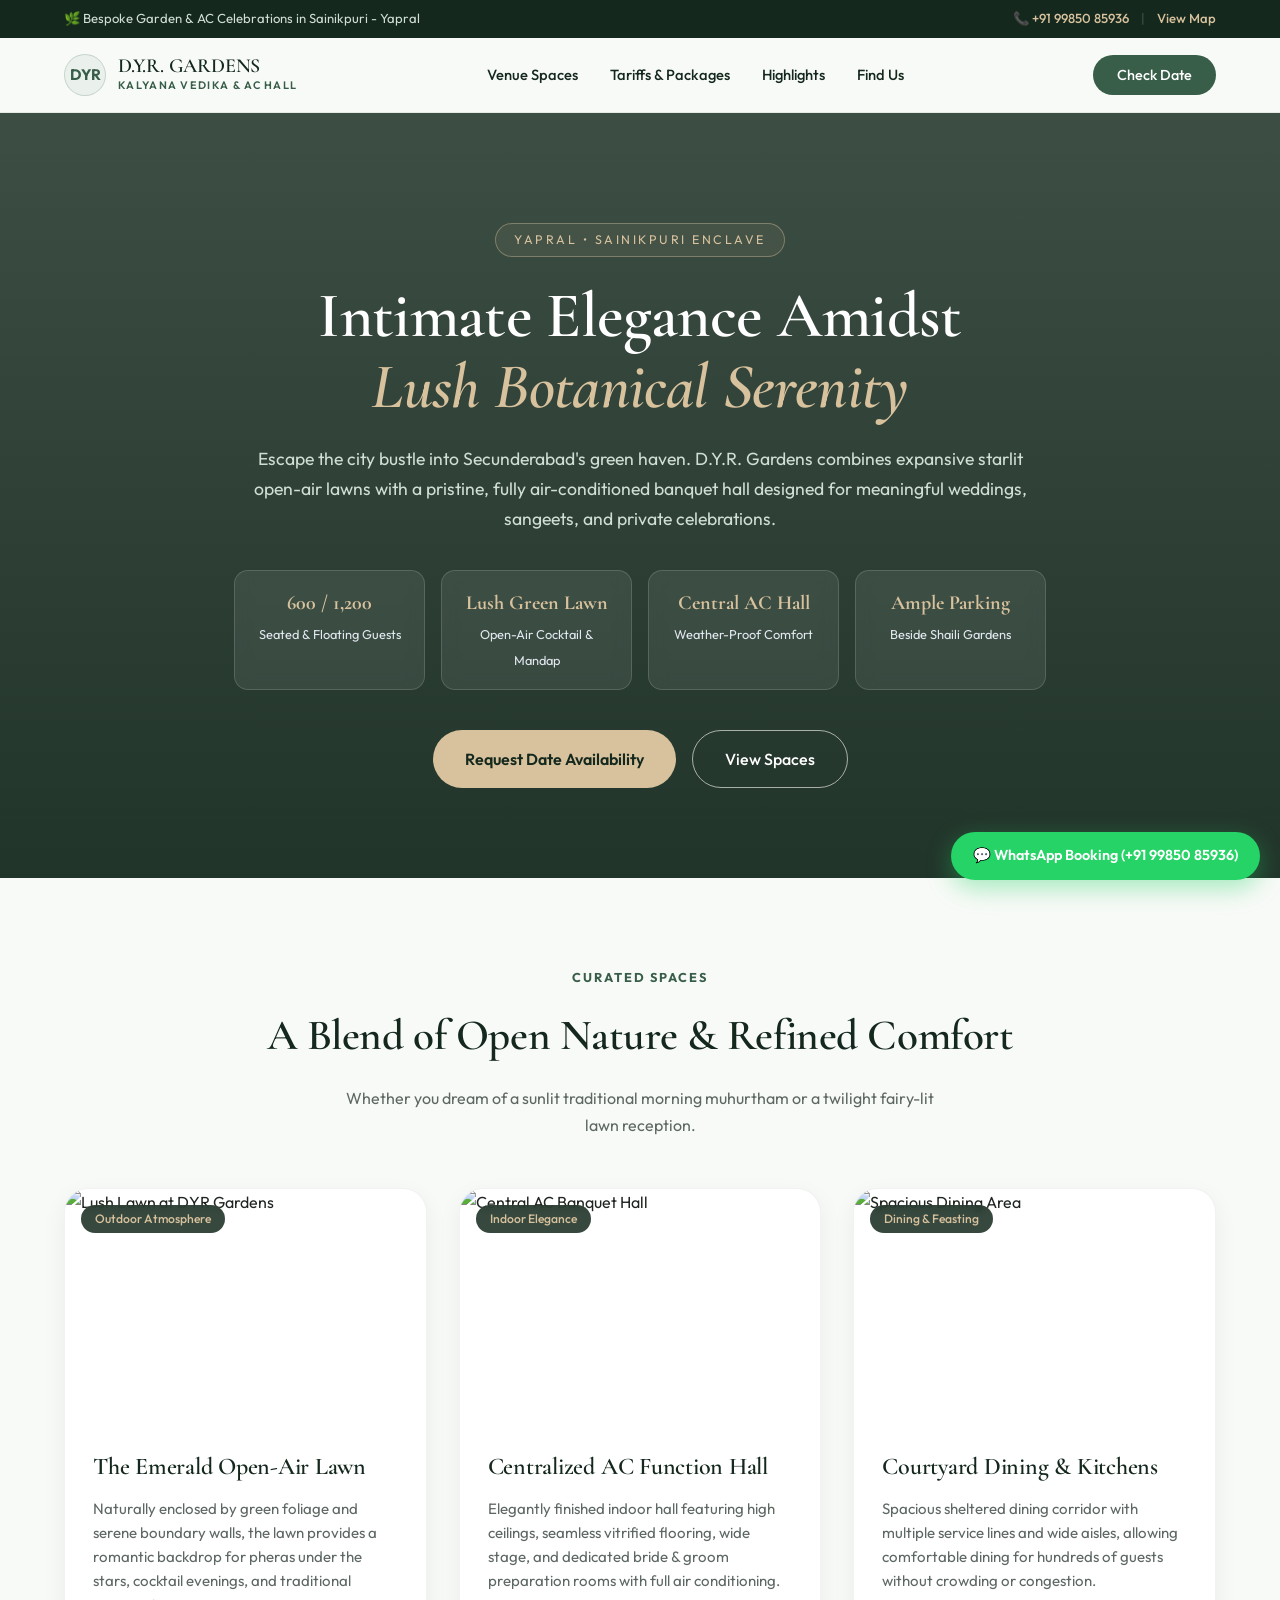
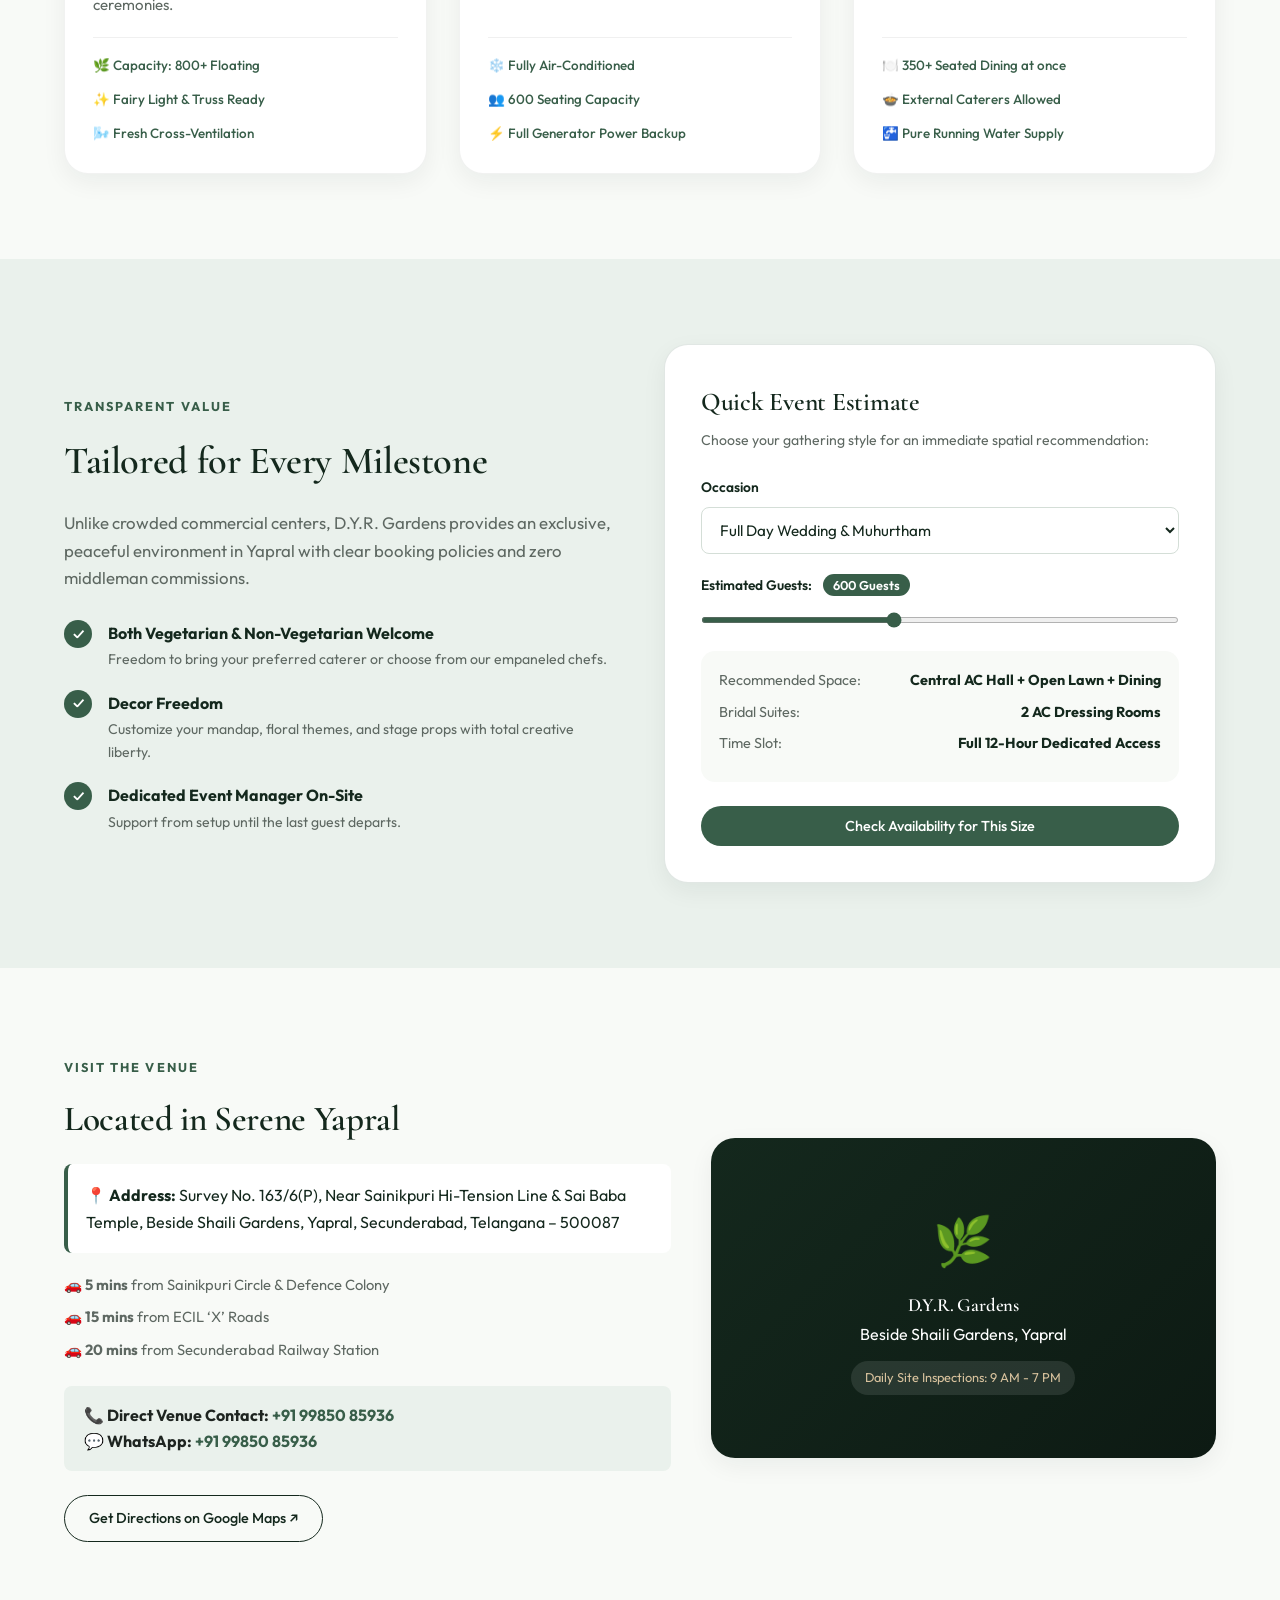
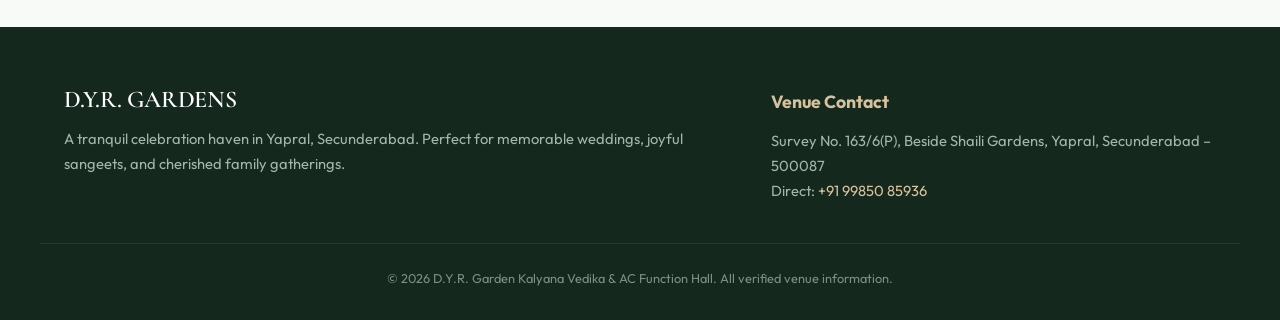
==== dyr-gardens/index.html @ 9ae990fc "Initial commit: Telangana Convention Venues Web Showcase" ====
<!DOCTYPE html>
<html lang="en">
<head>
  <meta charset="UTF-8">
  <meta name="viewport" content="width=device-width, initial-scale=1.0">
  <title>D.Y.R. Gardens & AC Function Hall | Yapral, Sainikpuri, Secunderabad</title>
  <meta name="description" content="D.Y.R. Gardens (DYR Kalyana Vedika & AC Function Hall) in Yapral, Secunderabad. Lush botanical lawns, centralized AC hall, and serene celebration spaces for up to 1,200 guests.">
  <link rel="preconnect" href="https://fonts.googleapis.com">
  <link rel="preconnect" href="https://fonts.gstatic.com" crossorigin>
  <link href="https://fonts.googleapis.com/css2?family=Cormorant+Garamond:ital,wght@0,500;0,600;0,700;1,400&family=Outfit:wght@300;400;500;600;700&display=swap" rel="stylesheet">
  <link rel="stylesheet" href="style.css">
</head>
<body>
  <!-- Top Announcement Bar -->
  <aside class="announcement-bar">
    <div class="container announcement-inner">
      <span>🌿 Bespoke Garden & AC Celebrations in Sainikpuri - Yapral</span>
      <div class="announcement-actions">
        <a href="tel:+919985085936" class="phone-link">📞 +91 99850 85936</a>
        <span class="sep">|</span>
        <a href="https://maps.google.com/?q=DYR+Gardens+Yapral+Secunderabad" target="_blank" class="map-link">View Map</a>
      </div>
    </div>
  </aside>

  <!-- Navigation -->
  <header class="site-header">
    <div class="container header-inner">
      <a href="#" class="logo">
        <span class="logo-leaf">DYR</span>
        <div class="logo-text">
          <span class="logo-title">D.Y.R. GARDENS</span>
          <span class="logo-sub">KALYANA VEDIKA & AC HALL</span>
        </div>
      </a>
      <nav class="main-nav">
        <ul>
          <li><a href="#experiences">Venue Spaces</a></li>
          <li><a href="#pricing">Tariffs & Packages</a></li>
          <li><a href="#amenities">Highlights</a></li>
          <li><a href="#location">Find Us</a></li>
        </ul>
      </nav>
      <button type="button" class="btn btn-sage" id="open-inquiry-btn">Check Date</button>
    </div>
  </header>

  <!-- Hero Section -->
  <section class="hero">
    <div class="hero-bg"></div>
    <div class="container hero-content">
      <div class="badge-botanical">YAPRAL • SAINIKPURI ENCLAVE</div>
      <h1 class="hero-heading">Intimate Elegance Amidst <br><em>Lush Botanical Serenity</em></h1>
      <p class="hero-text">
        Escape the city bustle into Secunderabad's green haven. D.Y.R. Gardens combines expansive starlit open-air lawns with a pristine, fully air-conditioned banquet hall designed for meaningful weddings, sangeets, and private celebrations.
      </p>

      <div class="hero-specs-row">
        <div class="spec-pill">
          <strong>600 / 1,200</strong>
          <span>Seated & Floating Guests</span>
        </div>
        <div class="spec-pill">
          <strong>Lush Green Lawn</strong>
          <span>Open-Air Cocktail & Mandap</span>
        </div>
        <div class="spec-pill">
          <strong>Central AC Hall</strong>
          <span>Weather-Proof Comfort</span>
        </div>
        <div class="spec-pill">
          <strong>Ample Parking</strong>
          <span>Beside Shaili Gardens</span>
        </div>
      </div>

      <div class="hero-cta-group">
        <button type="button" class="btn btn-champagne btn-lg" id="hero-inquire-btn">Request Date Availability</button>
        <a href="#experiences" class="btn btn-outline-light btn-lg">View Spaces</a>
      </div>
    </div>
  </section>

  <!-- Experiences / Spaces Section -->
  <section id="experiences" class="section spaces-section">
    <div class="container">
      <div class="section-title-wrap text-center">
        <span class="sub-heading">CURATED SPACES</span>
        <h2>A Blend of Open Nature & Refined Comfort</h2>
        <p>Whether you dream of a sunlit traditional morning muhurtham or a twilight fairy-lit lawn reception.</p>
      </div>

      <div class="spaces-showcase">
        <!-- Card 1 -->
        <div class="space-showcase-card">
          <div class="card-media">
            <img src="https://images.unsplash.com/photo-1465495976277-4387d4b0b4c6?auto=format&fit=crop&w=1000&q=80" alt="Lush Lawn at DYR Gardens" loading="lazy">
            <span class="pill-category">Outdoor Atmosphere</span>
          </div>
          <div class="card-content">
            <h3>The Emerald Open-Air Lawn</h3>
            <p>Naturally enclosed by green foliage and serene boundary walls, the lawn provides a romantic backdrop for pheras under the stars, cocktail evenings, and traditional ceremonies.</p>
            <div class="space-features">
              <span>🌿 Capacity: 800+ Floating</span>
              <span>✨ Fairy Light & Truss Ready</span>
              <span>🌬️ Fresh Cross-Ventilation</span>
            </div>
          </div>
        </div>

        <!-- Card 2 -->
        <div class="space-showcase-card">
          <div class="card-media">
            <img src="https://images.unsplash.com/photo-1520854221256-17451cc331bf?auto=format&fit=crop&w=1000&q=80" alt="Central AC Banquet Hall" loading="lazy">
            <span class="pill-category">Indoor Elegance</span>
          </div>
          <div class="card-content">
            <h3>Centralized AC Function Hall</h3>
            <p>Elegantly finished indoor hall featuring high ceilings, seamless vitrified flooring, wide stage, and dedicated bride & groom preparation rooms with full air conditioning.</p>
            <div class="space-features">
              <span>❄️ Fully Air-Conditioned</span>
              <span>👥 600 Seating Capacity</span>
              <span>⚡ Full Generator Power Backup</span>
            </div>
          </div>
        </div>

        <!-- Card 3 -->
        <div class="space-showcase-card">
          <div class="card-media">
            <img src="https://images.unsplash.com/photo-1555396273-367ea4eb4db5?auto=format&fit=crop&w=1000&q=80" alt="Spacious Dining Area" loading="lazy">
            <span class="pill-category">Dining & Feasting</span>
          </div>
          <div class="card-content">
            <h3>Courtyard Dining & Kitchens</h3>
            <p>Spacious sheltered dining corridor with multiple service lines and wide aisles, allowing comfortable dining for hundreds of guests without crowding or congestion.</p>
            <div class="space-features">
              <span>🍽️ 350+ Seated Dining at once</span>
              <span>🍲 External Caterers Allowed</span>
              <span>🚰 Pure Running Water Supply</span>
            </div>
          </div>
        </div>
      </div>
    </div>
  </section>

  <!-- Interactive Package Calculator -->
  <section id="pricing" class="section package-section">
    <div class="container">
      <div class="package-layout">
        <div class="package-text">
          <span class="sub-heading">TRANSPARENT VALUE</span>
          <h2>Tailored for Every Milestone</h2>
          <p>Unlike crowded commercial centers, D.Y.R. Gardens provides an exclusive, peaceful environment in Yapral with clear booking policies and zero middleman commissions.</p>
          
          <div class="feature-checklist">
            <div class="check-item">
              <span class="icon">✓</span>
              <div>
                <strong>Both Vegetarian & Non-Vegetarian Welcome</strong>
                <p>Freedom to bring your preferred caterer or choose from our empaneled chefs.</p>
              </div>
            </div>
            <div class="check-item">
              <span class="icon">✓</span>
              <div>
                <strong>Decor Freedom</strong>
                <p>Customize your mandap, floral themes, and stage props with total creative liberty.</p>
              </div>
            </div>
            <div class="check-item">
              <span class="icon">✓</span>
              <div>
                <strong>Dedicated Event Manager On-Site</strong>
                <p>Support from setup until the last guest departs.</p>
              </div>
            </div>
          </div>
        </div>

        <div class="calculator-card">
          <h3>Quick Event Estimate</h3>
          <p class="calc-sub">Choose your gathering style for an immediate spatial recommendation:</p>
          
          <div class="form-field">
            <label for="event-occ">Occasion</label>
            <select id="event-occ" class="select-styled">
              <option value="wedding">Full Day Wedding & Muhurtham</option>
              <option value="evening">Evening Reception / Sangeet</option>
              <option value="intimate">Engagement / Haldi / Mehendi</option>
              <option value="birthday">Birthday / Anniversary Milestone</option>
            </select>
          </div>

          <div class="form-field">
            <label for="pax-range">Estimated Guests: <span id="pax-label" class="pax-badge">600 Guests</span></label>
            <input type="range" id="pax-range" min="200" max="1200" step="50" value="600" class="styled-slider">
          </div>

          <div class="estimate-summary" id="estimate-output">
            <div class="sum-row">
              <span>Recommended Space:</span>
              <strong id="rec-space">Central AC Hall + Open Lawn</strong>
            </div>
            <div class="sum-row">
              <span>Bridal Suites:</span>
              <strong id="rec-suites">2 AC Changing Rooms</strong>
            </div>
            <div class="sum-row">
              <span>Time Slot:</span>
              <strong>Full 12-Hour Dedicated Access</strong>
            </div>
          </div>

          <button type="button" class="btn btn-sage btn-block" id="calc-book-btn">Check Availability for This Size</button>
        </div>
      </div>
    </div>
  </section>

  <!-- Location & Contact -->
  <section id="location" class="section location-section">
    <div class="container">
      <div class="location-grid">
        <div class="location-info-panel">
          <span class="sub-heading">VISIT THE VENUE</span>
          <h2>Located in Serene Yapral</h2>
          <p class="loc-address">
            📍 <strong>Address:</strong> Survey No. 163/6(P), Near Sainikpuri Hi-Tension Line & Sai Baba Temple, Beside Shaili Gardens, Yapral, Secunderabad, Telangana – 500087
          </p>
          <div class="loc-highlights">
            <p>🚗 <strong>5 mins</strong> from Sainikpuri Circle & Defence Colony</p>
            <p>🚗 <strong>15 mins</strong> from ECIL ‘X’ Roads</p>
            <p>🚗 <strong>20 mins</strong> from Secunderabad Railway Station</p>
          </div>
          <div class="contact-box">
            <p>📞 <strong>Direct Venue Contact:</strong> <a href="tel:+919985085936">+91 99850 85936</a></p>
            <p>💬 <strong>WhatsApp:</strong> <a href="https://wa.me/919985085936?text=Hi%20DYR%20Gardens,%20inquiring%20about%20event%20booking" target="_blank">+91 99850 85936</a></p>
          </div>
          <a href="https://maps.google.com/?q=DYR+Garden+Kalyana+Vedika+Yapral+Secunderabad" target="_blank" class="btn btn-outline-dark">
            Get Directions on Google Maps ↗
          </a>
        </div>

        <div class="location-map-card">
          <div class="map-inner">
            <div class="pin-pulse">🌿</div>
            <h3>D.Y.R. Gardens</h3>
            <p>Beside Shaili Gardens, Yapral</p>
            <span class="visit-tag">Daily Site Inspections: 9 AM - 7 PM</span>
          </div>
        </div>
      </div>
    </div>
  </section>

  <!-- Native HTML5 Dialog: Date Inquiry Modal -->
  <dialog id="inquiry-dialog" aria-labelledby="dyr-dialog-title">
    <div class="dialog-box">
      <div class="dialog-head">
        <h3 id="dyr-dialog-title">Check Date Availability</h3>
        <button type="button" class="btn-close" id="close-dialog" aria-label="Close dialog">✕</button>
      </div>
      <p class="dialog-sub">Inquire directly with the venue caretaker for exact date slots and bespoke packages.</p>
      
      <form id="dyr-form" class="dyr-dialog-form">
        <div class="field-row">
          <div class="field">
            <label for="user-name">Your Name *</label>
            <input type="text" id="user-name" required placeholder="e.g. Anand Sharma" autofocus>
          </div>
          <div class="field">
            <label for="user-phone">Mobile / WhatsApp *</label>
            <input type="tel" id="user-phone" required placeholder="e.g. +91 99850 12345">
          </div>
        </div>

        <div class="field-row">
          <div class="field">
            <label for="user-date">Preferred Event Date *</label>
            <input type="date" id="user-date" required>
          </div>
          <div class="field">
            <label for="user-guests">Approx. Guests</label>
            <input type="number" id="user-guests" placeholder="e.g. 500" min="100" max="1500">
          </div>
        </div>

        <div class="field">
          <label for="user-details">Event Type & Specific Notes</label>
          <textarea id="user-details" rows="3" placeholder="Wedding muhurtham, reception, engagement, or decoration requests..."></textarea>
        </div>

        <button type="submit" class="btn btn-sage btn-block">Send WhatsApp Inquiry</button>
      </form>
    </div>
  </dialog>

  <!-- Floating Mobile Quick Action -->
  <aside class="floating-cta">
    <a href="https://wa.me/919985085936?text=Hello%20DYR%20Gardens,%20I%20am%20interested%20in%20booking%20a%20date" target="_blank" class="cta-whatsapp">
      💬 WhatsApp Booking (+91 99850 85936)
    </a>
  </aside>

  <!-- Footer -->
  <footer class="site-footer">
    <div class="container footer-inner">
      <div class="footer-col">
        <span class="logo-title">D.Y.R. GARDENS</span>
        <p>A tranquil celebration haven in Yapral, Secunderabad. Perfect for memorable weddings, joyful sangeets, and cherished family gatherings.</p>
      </div>
      <div class="footer-col">
        <h4>Venue Contact</h4>
        <p>Survey No. 163/6(P), Beside Shaili Gardens, Yapral, Secunderabad – 500087</p>
        <p>Direct: <a href="tel:+919985085936">+91 99850 85936</a></p>
      </div>
    </div>
    <div class="container footer-copy text-center">
      <p>© 2026 D.Y.R. Garden Kalyana Vedika & AC Function Hall. All verified venue information.</p>
    </div>
  </footer>

  <script src="app.js"></script>
</body>
</html>
---- dyr-gardens/style.css ----
/* ==========================================================================
   D.Y.R. Gardens & AC Function Hall - Master Stylesheet
   Lush Botanical, Minimalist & Organic Elegance
   ========================================================================== */

:root {
  --color-forest: #14281d;        /* Deep botanical forest */
  --color-forest-light: #1f3b2c;  
  --color-sage: #385e49;          /* Refined sage */
  --color-sage-soft: #eaf1ec;     /* Gentle sage tint */
  --color-champagne: #d8c29d;     /* Warm champagne */
  --color-champagne-light: #f4eee3;
  --color-linen: #f8faf7;         /* Clean botanical backdrop */
  --color-card-bg: #ffffff;
  --color-text-dark: #1e2420;
  --color-text-muted: #5e6862;
  
  --font-serif: 'Cormorant Garamond', Georgia, serif;
  --font-sans: 'Outfit', -apple-system, BlinkMacSystemFont, sans-serif;
  
  --radius-sm: 8px;
  --radius-md: 14px;
  --radius-lg: 24px;
  
  --shadow-soft: 0 8px 24px rgba(20, 40, 29, 0.06);
  --shadow-hover: 0 16px 40px rgba(20, 40, 29, 0.12);
  --transition: all 0.3s cubic-bezier(0.16, 1, 0.3, 1);
}

/* Base Reset */
*, *::before, *::after {
  box-sizing: border-box;
  margin: 0;
  padding: 0;
}

html {
  scroll-behavior: smooth;
  font-size: 16px;
}

body {
  font-family: var(--font-sans);
  background-color: var(--color-linen);
  color: var(--color-text-dark);
  line-height: 1.65;
  -webkit-font-smoothing: antialiased;
}

h1, h2, h3, .logo-title {
  font-family: var(--font-serif);
  font-weight: 600;
  letter-spacing: -0.01em;
}

.text-center {
  text-align: center;
}

.container {
  width: 100%;
  max-width: 1200px;
  margin-left: auto;
  margin-right: auto;
  padding-left: 24px;
  padding-right: 24px;
}

/* ==========================================================================
   Announcement Bar & Header
   ========================================================================== */
.announcement-bar {
  background-color: var(--color-forest);
  color: #d1ded5;
  font-size: 0.82rem;
  padding: 8px 0;
}

.announcement-inner {
  display: flex;
  justify-content: space-between;
  align-items: center;
  flex-wrap: wrap;
  gap: 10px;
}

.announcement-actions {
  display: flex;
  gap: 12px;
  align-items: center;
}

.announcement-actions a {
  color: var(--color-champagne);
  text-decoration: none;
  font-weight: 500;
  transition: var(--transition);
}

.announcement-actions a:hover {
  color: #ffffff;
}

.sep {
  color: rgba(255, 255, 255, 0.2);
}

/* Header */
.site-header {
  background-color: rgba(248, 250, 247, 0.95);
  backdrop-filter: blur(12px);
  position: sticky;
  top: 0;
  z-index: 100;
  border-bottom: 1px solid rgba(20, 40, 29, 0.08);
}

.header-inner {
  display: flex;
  justify-content: space-between;
  align-items: center;
  padding-top: 16px;
  padding-bottom: 16px;
}

.logo {
  display: flex;
  align-items: center;
  gap: 12px;
  text-decoration: none;
  color: var(--color-forest);
}

.logo-leaf {
  width: 42px;
  height: 42px;
  background-color: var(--color-sage-soft);
  color: var(--color-sage);
  border-radius: 50%;
  display: flex;
  align-items: center;
  justify-content: center;
  font-weight: 700;
  font-size: 0.95rem;
  border: 1px solid rgba(56, 94, 73, 0.2);
}

.logo-text {
  display: flex;
  flex-direction: column;
}

.logo-title {
  font-size: 1.25rem;
  line-height: 1.1;
  color: var(--color-forest);
}

.logo-sub {
  font-size: 0.68rem;
  letter-spacing: 0.12em;
  color: var(--color-sage);
  font-weight: 600;
}

.main-nav ul {
  display: flex;
  list-style: none;
  gap: 32px;
}

.main-nav a {
  text-decoration: none;
  color: var(--color-forest);
  font-size: 0.92rem;
  font-weight: 500;
  transition: var(--transition);
}

.main-nav a:hover {
  color: var(--color-sage);
}

/* Buttons */
.btn {
  display: inline-flex;
  align-items: center;
  justify-content: center;
  padding: 11px 24px;
  border-radius: 50px;
  font-size: 0.9rem;
  font-weight: 500;
  text-decoration: none;
  border: none;
  cursor: pointer;
  transition: var(--transition);
  font-family: var(--font-sans);
}

.btn-lg {
  padding: 15px 32px;
  font-size: 1rem;
}

.btn-sage {
  background-color: var(--color-sage);
  color: #ffffff;
}

.btn-sage:hover {
  background-color: var(--color-forest);
  transform: translateY(-2px);
  box-shadow: 0 6px 18px rgba(56, 94, 73, 0.3);
}

.btn-champagne {
  background-color: var(--color-champagne);
  color: var(--color-forest);
  font-weight: 600;
}

.btn-champagne:hover {
  background-color: #eedcc0;
  transform: translateY(-2px);
}

.btn-outline-light {
  background: transparent;
  color: #ffffff;
  border: 1.5px solid rgba(255, 255, 255, 0.6);
}

.btn-outline-light:hover {
  background-color: #ffffff;
  color: var(--color-forest);
}

.btn-outline-dark {
  background: transparent;
  color: var(--color-forest);
  border: 1.5px solid var(--color-forest);
}

.btn-outline-dark:hover {
  background-color: var(--color-forest);
  color: #ffffff;
}

.btn-block {
  width: 100%;
}

/* ==========================================================================
   Hero Section
   ========================================================================== */
.hero {
  position: relative;
  background-image: url('https://images.unsplash.com/photo-1519225438590-2811a2f641b5?auto=format&fit=crop&w=1920&q=80');
  background-size: cover;
  background-position: center;
  color: #ffffff;
  padding: 110px 0 90px;
  min-height: 80vh;
  display: flex;
  align-items: center;
}

.hero-bg {
  position: absolute;
  top: 0;
  left: 0;
  width: 100%;
  height: 100%;
  background: linear-gradient(180deg, rgba(20, 40, 29, 0.82) 0%, rgba(20, 40, 29, 0.94) 100%);
}

.hero-content {
  position: relative;
  z-index: 2;
  text-align: center;
  max-width: 860px;
}

.badge-botanical {
  display: inline-block;
  font-size: 0.78rem;
  letter-spacing: 0.2em;
  color: var(--color-champagne);
  border: 1px solid rgba(216, 194, 157, 0.4);
  padding: 6px 18px;
  border-radius: 50px;
  margin-bottom: 24px;
  background: rgba(216, 194, 157, 0.08);
}

.hero-heading {
  font-size: clamp(2.4rem, 5vw, 4rem);
  line-height: 1.1;
  margin-bottom: 22px;
}

.hero-heading em {
  font-style: italic;
  color: var(--color-champagne);
}

.hero-text {
  font-size: 1.1rem;
  color: #d1ded5;
  line-height: 1.7;
  margin-bottom: 36px;
}

.hero-specs-row {
  display: grid;
  grid-template-columns: repeat(auto-fit, minmax(180px, 1fr));
  gap: 16px;
  margin-bottom: 40px;
}

.spec-pill {
  background: rgba(255, 255, 255, 0.08);
  backdrop-filter: blur(8px);
  border: 1px solid rgba(255, 255, 255, 0.15);
  padding: 16px;
  border-radius: var(--radius-md);
  text-align: center;
}

.spec-pill strong {
  display: block;
  font-size: 1.25rem;
  color: var(--color-champagne);
  font-family: var(--font-serif);
}

.spec-pill span {
  font-size: 0.8rem;
  color: #e2e8f0;
}

.hero-cta-group {
  display: flex;
  justify-content: center;
  gap: 16px;
  flex-wrap: wrap;
}

/* ==========================================================================
   Section Styling
   ========================================================================== */
.section {
  padding: 85px 0;
}

.section-title-wrap {
  margin-bottom: 50px;
}

.sub-heading {
  display: inline-block;
  font-size: 0.8rem;
  font-weight: 700;
  letter-spacing: 0.16em;
  color: var(--color-sage);
  margin-bottom: 12px;
}

.section-title-wrap h2 {
  font-size: clamp(2rem, 3.5vw, 2.7rem);
  color: var(--color-forest);
  margin-bottom: 14px;
}

.section-title-wrap p {
  color: var(--color-text-muted);
  max-width: 620px;
  margin: 0 auto;
}

/* ==========================================================================
   Spaces Showcase Cards
   ========================================================================== */
.spaces-showcase {
  display: grid;
  grid-template-columns: repeat(auto-fit, minmax(320px, 1fr));
  gap: 32px;
}

.space-showcase-card {
  background-color: #ffffff;
  border-radius: var(--radius-lg);
  overflow: hidden;
  box-shadow: var(--shadow-soft);
  border: 1px solid rgba(20, 40, 29, 0.06);
  transition: var(--transition);
  display: flex;
  flex-direction: column;
}

.space-showcase-card:hover {
  transform: translateY(-6px);
  box-shadow: var(--shadow-hover);
}

.card-media {
  position: relative;
  height: 230px;
}

.card-media img {
  width: 100%;
  height: 100%;
  object-fit: cover;
  transition: transform 0.6s ease;
}

.space-showcase-card:hover .card-media img {
  transform: scale(1.05);
}

.pill-category {
  position: absolute;
  top: 16px;
  left: 16px;
  background: rgba(20, 40, 29, 0.85);
  backdrop-filter: blur(4px);
  color: var(--color-champagne);
  padding: 4px 14px;
  border-radius: 50px;
  font-size: 0.76rem;
  font-weight: 500;
}

.card-content {
  padding: 28px;
  display: flex;
  flex-direction: column;
  flex-grow: 1;
}

.card-content h3 {
  font-size: 1.5rem;
  color: var(--color-forest);
  margin-bottom: 10px;
}

.card-content p {
  color: var(--color-text-muted);
  font-size: 0.94rem;
  margin-bottom: 20px;
  line-height: 1.6;
}

.space-features {
  margin-top: auto;
  border-top: 1px solid rgba(0, 0, 0, 0.06);
  padding-top: 16px;
  display: flex;
  flex-wrap: wrap;
  gap: 12px;
  font-size: 0.84rem;
  color: var(--color-sage);
  font-weight: 500;
}

/* ==========================================================================
   Package & Interactive Calculator
   ========================================================================== */
.package-section {
  background-color: var(--color-sage-soft);
}

.package-layout {
  display: grid;
  grid-template-columns: 1fr 1fr;
  gap: 48px;
  align-items: center;
}

.package-text h2 {
  font-size: 2.4rem;
  color: var(--color-forest);
  margin-bottom: 16px;
}

.package-text p {
  color: var(--color-text-muted);
  margin-bottom: 28px;
  font-size: 1.05rem;
}

.feature-checklist {
  display: flex;
  flex-direction: column;
  gap: 18px;
}

.check-item {
  display: flex;
  gap: 16px;
  align-items: flex-start;
}

.check-item .icon {
  width: 28px;
  height: 28px;
  border-radius: 50%;
  background-color: var(--color-sage);
  color: #ffffff;
  display: flex;
  align-items: center;
  justify-content: center;
  font-weight: 700;
  font-size: 0.85rem;
  flex-shrink: 0;
}

.check-item strong {
  display: block;
  color: var(--color-forest);
  font-size: 1rem;
  margin-bottom: 2px;
}

.check-item p {
  font-size: 0.88rem;
  color: var(--color-text-muted);
  margin-bottom: 0;
}

/* Calculator Card */
.calculator-card {
  background-color: #ffffff;
  padding: 36px;
  border-radius: var(--radius-lg);
  box-shadow: var(--shadow-soft);
  border: 1px solid rgba(56, 94, 73, 0.15);
}

.calculator-card h3 {
  font-size: 1.6rem;
  color: var(--color-forest);
  margin-bottom: 6px;
}

.calc-sub {
  font-size: 0.88rem;
  color: var(--color-text-muted);
  margin-bottom: 24px;
}

.form-field {
  margin-bottom: 20px;
}

.form-field label {
  display: block;
  font-size: 0.86rem;
  font-weight: 600;
  color: var(--color-forest);
  margin-bottom: 8px;
}

.pax-badge {
  background-color: var(--color-sage);
  color: #ffffff;
  padding: 3px 10px;
  border-radius: 50px;
  font-size: 0.8rem;
  margin-left: 8px;
}

.select-styled {
  width: 100%;
  padding: 12px 14px;
  border: 1.5px solid #d4ded7;
  border-radius: var(--radius-sm);
  font-size: 0.95rem;
  font-family: inherit;
  color: var(--color-forest);
  background-color: #ffffff;
}

.styled-slider {
  width: 100%;
  accent-color: var(--color-sage);
  cursor: pointer;
  height: 6px;
}

.estimate-summary {
  background-color: var(--color-linen);
  padding: 18px;
  border-radius: var(--radius-md);
  margin-top: 20px;
  margin-bottom: 24px;
}

.sum-row {
  display: flex;
  justify-content: space-between;
  margin-bottom: 8px;
  font-size: 0.9rem;
  color: var(--color-text-muted);
}

.sum-row strong {
  color: var(--color-forest);
}

/* ==========================================================================
   Location Section
   ========================================================================== */
.location-grid {
  display: grid;
  grid-template-columns: 1.2fr 1fr;
  gap: 40px;
  align-items: center;
}

.location-info-panel h2 {
  font-size: 2.2rem;
  color: var(--color-forest);
  margin-bottom: 16px;
}

.loc-address {
  font-size: 1rem;
  color: var(--color-forest);
  background: #ffffff;
  padding: 18px;
  border-radius: var(--radius-sm);
  border-left: 4px solid var(--color-sage);
  margin-bottom: 20px;
}

.loc-highlights {
  display: flex;
  flex-direction: column;
  gap: 8px;
  margin-bottom: 24px;
  font-size: 0.92rem;
  color: var(--color-text-muted);
}

.contact-box {
  background-color: var(--color-sage-soft);
  padding: 16px 20px;
  border-radius: var(--radius-sm);
  margin-bottom: 24px;
}

.contact-box a {
  color: var(--color-sage);
  font-weight: 700;
  text-decoration: none;
}

.location-map-card {
  background: linear-gradient(135deg, var(--color-forest) 0%, #0d1a13 100%);
  border-radius: var(--radius-lg);
  height: 320px;
  display: flex;
  align-items: center;
  justify-content: center;
  color: #ffffff;
  box-shadow: var(--shadow-soft);
}

.map-inner {
  text-align: center;
  padding: 24px;
}

.pin-pulse {
  font-size: 3rem;
  margin-bottom: 10px;
}

.visit-tag {
  display: inline-block;
  margin-top: 14px;
  font-size: 0.8rem;
  background: rgba(255, 255, 255, 0.1);
  padding: 6px 14px;
  border-radius: 50px;
  color: var(--color-champagne);
}

/* ==========================================================================
   Native Dialog Modal
   ========================================================================== */
dialog:modal {
  margin: auto;
  border: none;
  border-radius: var(--radius-lg);
  box-shadow: 0 25px 70px rgba(20, 40, 29, 0.4);
  max-width: 540px;
  width: 90%;
  background: #ffffff;
  padding: 0;
  overscroll-behavior: contain;
}

dialog::backdrop {
  background-color: rgba(20, 40, 29, 0.7);
  backdrop-filter: blur(6px);
  overflow: hidden;
  overscroll-behavior: contain;
}

.dialog-box {
  padding: 34px;
}

.dialog-head {
  display: flex;
  justify-content: space-between;
  align-items: center;
  margin-bottom: 8px;
}

.dialog-head h3 {
  font-size: 1.7rem;
  color: var(--color-forest);
}

.btn-close {
  background: none;
  border: none;
  font-size: 1.4rem;
  cursor: pointer;
  color: var(--color-text-muted);
}

.dialog-sub {
  font-size: 0.9rem;
  color: var(--color-text-muted);
  margin-bottom: 22px;
}

.dyr-dialog-form .field-row {
  display: grid;
  grid-template-columns: 1fr 1fr;
  gap: 16px;
  margin-bottom: 16px;
}

.dyr-dialog-form .field {
  margin-bottom: 16px;
}

.dyr-dialog-form label {
  display: block;
  font-size: 0.84rem;
  font-weight: 600;
  color: var(--color-forest);
  margin-bottom: 6px;
}

.dyr-dialog-form input,
.dyr-dialog-form textarea {
  width: 100%;
  padding: 10px 14px;
  border: 1.5px solid #d4ded7;
  border-radius: var(--radius-sm);
  font-size: 0.92rem;
  font-family: inherit;
  transition: var(--transition);
}

.dyr-dialog-form input:focus,
.dyr-dialog-form textarea:focus {
  outline: none;
  border-color: var(--color-sage);
  box-shadow: 0 0 0 3px rgba(56, 94, 73, 0.15);
}

/* ==========================================================================
   Floating CTA & Footer
   ========================================================================== */
.floating-cta {
  position: fixed;
  bottom: 20px;
  right: 20px;
  z-index: 95;
}

.cta-whatsapp {
  background-color: #25d366;
  color: #ffffff;
  padding: 12px 22px;
  border-radius: 50px;
  text-decoration: none;
  font-weight: 600;
  font-size: 0.9rem;
  box-shadow: 0 8px 24px rgba(37, 211, 102, 0.4);
  display: inline-flex;
  align-items: center;
  gap: 8px;
  transition: var(--transition);
}

.cta-whatsapp:hover {
  background-color: #1eb956;
  transform: translateY(-2px);
}

.site-footer {
  background-color: var(--color-forest);
  color: #a4b5aa;
  padding: 60px 0 30px;
}

.footer-inner {
  display: grid;
  grid-template-columns: 1.5fr 1fr;
  gap: 40px;
  margin-bottom: 40px;
}

.footer-col .logo-title {
  color: #ffffff;
  font-size: 1.5rem;
  margin-bottom: 12px;
  display: block;
}

.footer-col h4 {
  color: var(--color-champagne);
  margin-bottom: 12px;
  font-size: 1.1rem;
}

.footer-col p {
  font-size: 0.92rem;
  line-height: 1.7;
}

.footer-col a {
  color: var(--color-champagne);
  text-decoration: none;
}

.footer-copy {
  border-top: 1px solid rgba(255, 255, 255, 0.08);
  padding-top: 24px;
  font-size: 0.8rem;
  color: #7b8f83;
}

@media (max-width: 900px) {
  .package-layout,
  .location-grid,
  .footer-inner {
    grid-template-columns: 1fr;
  }
  
  .main-nav {
    display: none;
  }
}

@media (max-width: 600px) {
  .dyr-dialog-form .field-row {
    grid-template-columns: 1fr;
  }
}
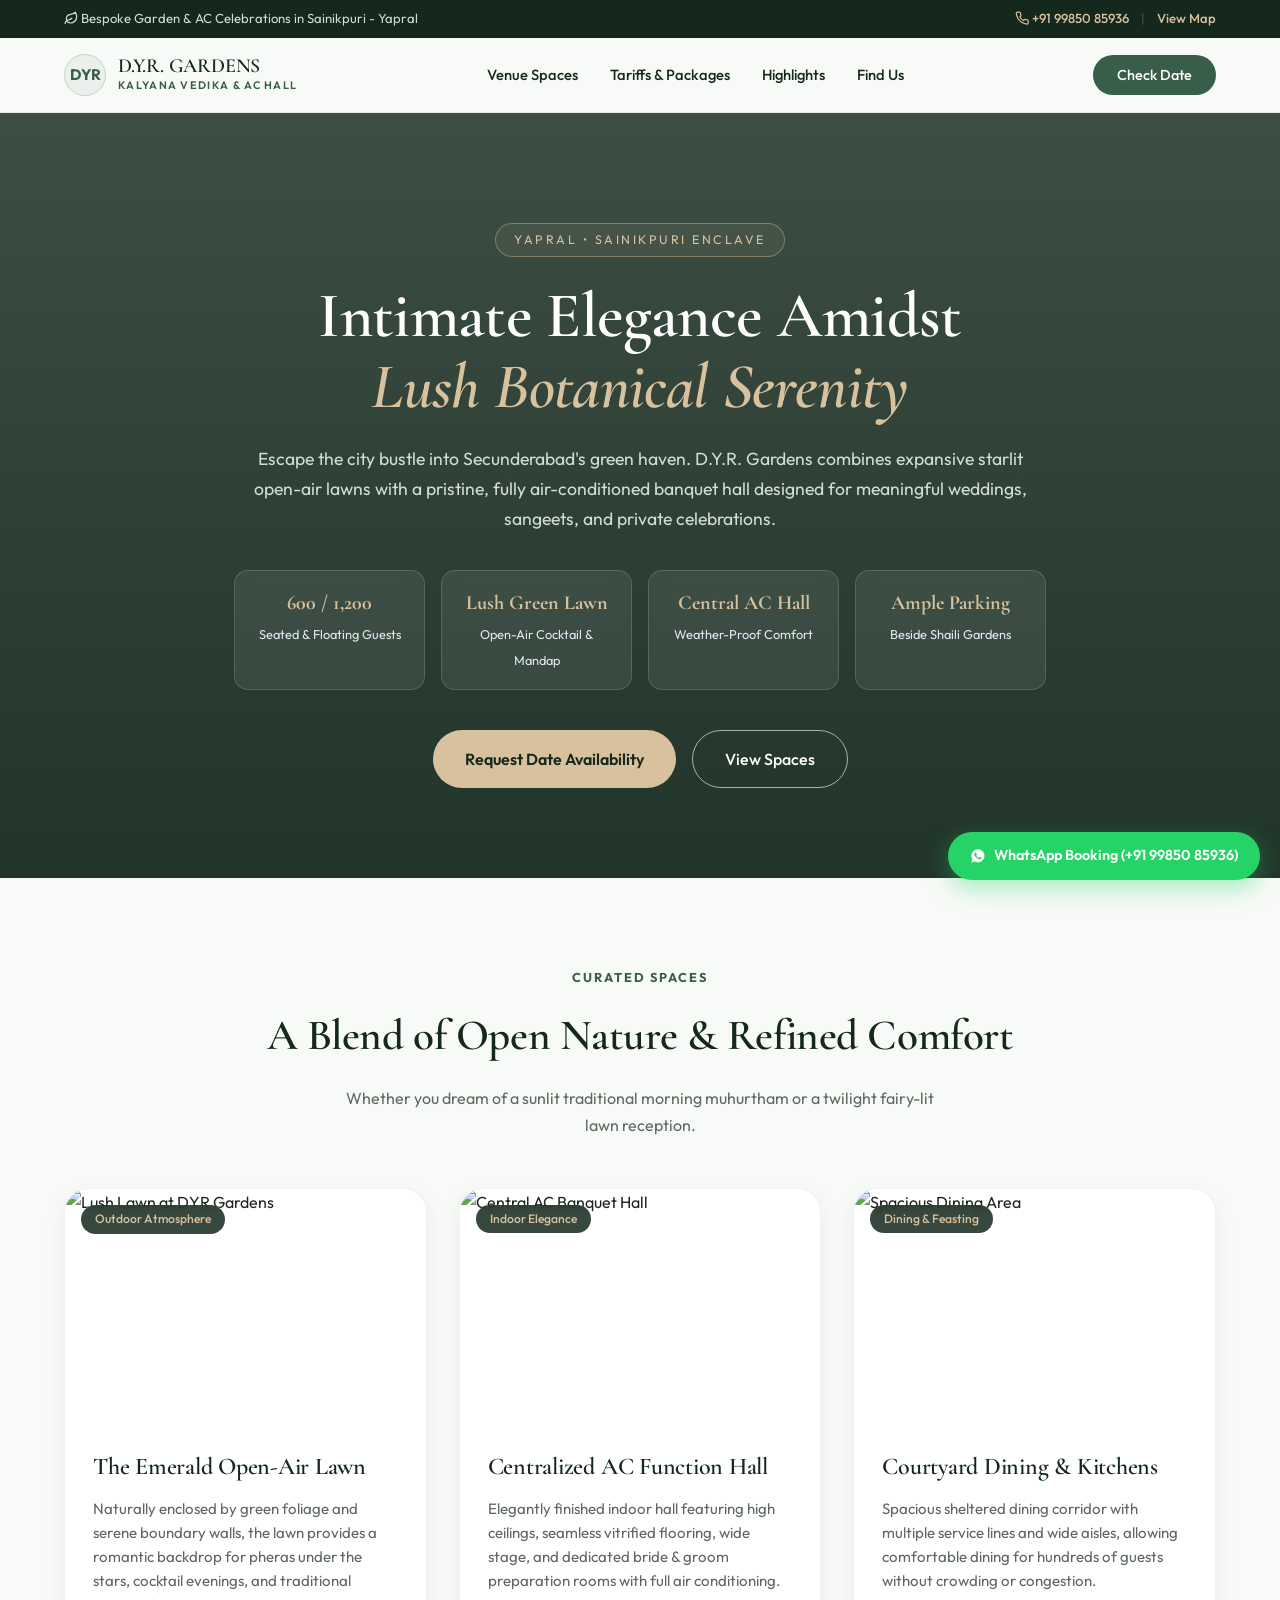
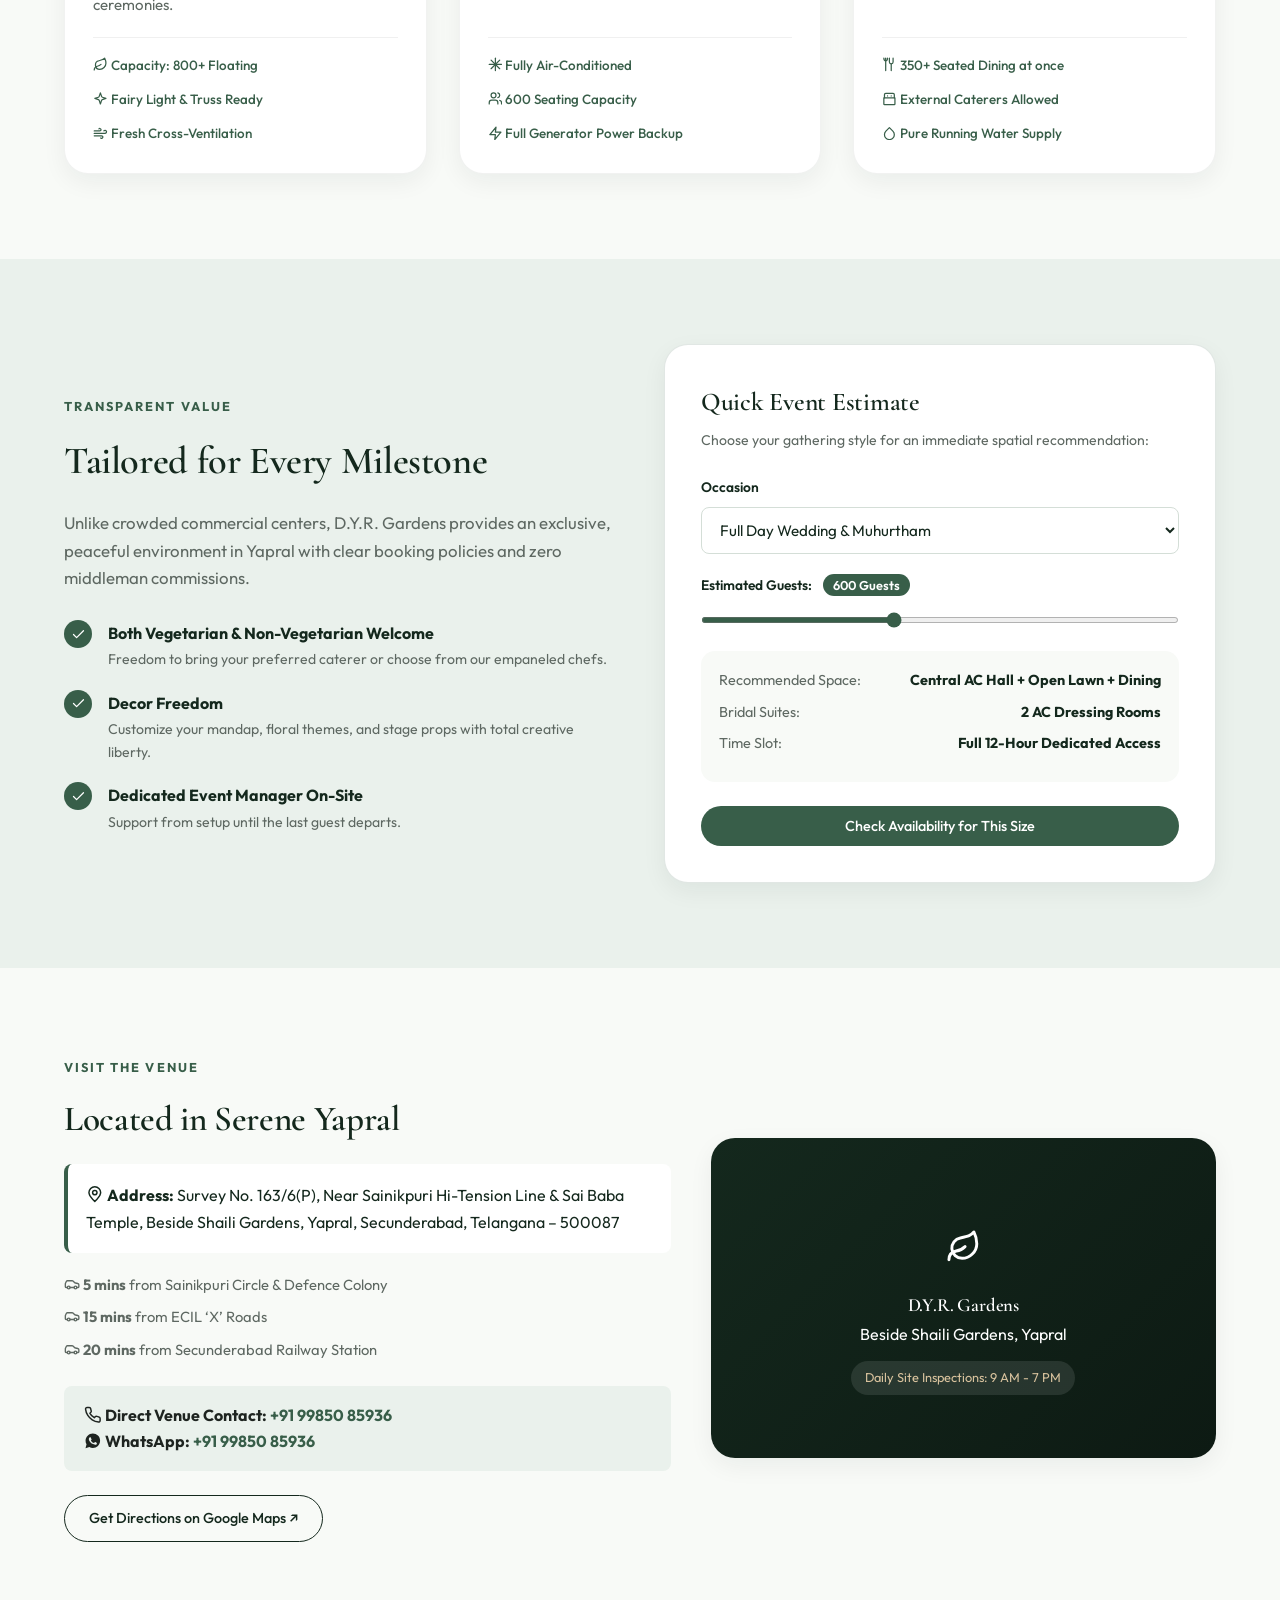
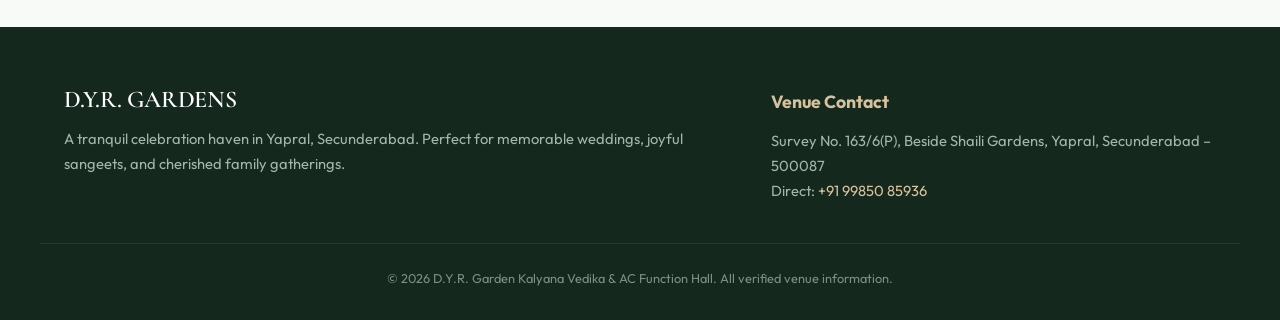
==== commit 8bc0f335: "Refactor: Replace all emojis with clean scalable inline SVGs" ====
--- a/dyr-gardens/index.html
+++ b/dyr-gardens/index.html
@@ -14,9 +14,9 @@
   <!-- Top Announcement Bar -->
   <aside class="announcement-bar">
     <div class="container announcement-inner">
-      <span>🌿 Bespoke Garden & AC Celebrations in Sainikpuri - Yapral</span>
+      <span><svg class="svg-icon" viewBox="0 0 24 24" fill="none" stroke="currentColor" stroke-width="2" stroke-linecap="round" stroke-linejoin="round" aria-hidden="true"><path d="M11 20A7 7 0 0 1 9.8 6.1C15.5 5 17 4.5 19 2c1 2 2 4.2 2 8 0 5.5-4.8 10-10 10Z"/><path d="M2 21c0-3 1.8-5.4 5-6 2.4-.4 5-2 6-3"/></svg> Bespoke Garden & AC Celebrations in Sainikpuri - Yapral</span>
       <div class="announcement-actions">
-        <a href="tel:+919985085936" class="phone-link">📞 +91 99850 85936</a>
+        <a href="tel:+919985085936" class="phone-link"><svg class="svg-icon" viewBox="0 0 24 24" fill="none" stroke="currentColor" stroke-width="2" stroke-linecap="round" stroke-linejoin="round" aria-hidden="true"><path d="M22 16.92v3a2 2 0 0 1-2.18 2 19.79 19.79 0 0 1-8.63-3.07 19.5 19.5 0 0 1-6-6 19.79 19.79 0 0 1-3.07-8.67A2 2 0 0 1 4.11 2h3a2 2 0 0 1 2 1.72 12.84 12.84 0 0 0 .7 2.81 2 2 0 0 1-.45 2.11L8.09 9.91a16 16 0 0 0 6 6l1.27-1.27a2 2 0 0 1 2.11-.45 12.84 12.84 0 0 0 2.81.7A2 2 0 0 1 22 16.92z"/></svg> +91 99850 85936</a>
         <span class="sep">|</span>
         <a href="https://maps.google.com/?q=DYR+Gardens+Yapral+Secunderabad" target="_blank" class="map-link">View Map</a>
       </div>
@@ -101,9 +101,9 @@
             <h3>The Emerald Open-Air Lawn</h3>
             <p>Naturally enclosed by green foliage and serene boundary walls, the lawn provides a romantic backdrop for pheras under the stars, cocktail evenings, and traditional ceremonies.</p>
             <div class="space-features">
-              <span>🌿 Capacity: 800+ Floating</span>
-              <span>✨ Fairy Light & Truss Ready</span>
-              <span>🌬️ Fresh Cross-Ventilation</span>
+              <span><svg class="svg-icon" viewBox="0 0 24 24" fill="none" stroke="currentColor" stroke-width="2" stroke-linecap="round" stroke-linejoin="round" aria-hidden="true"><path d="M11 20A7 7 0 0 1 9.8 6.1C15.5 5 17 4.5 19 2c1 2 2 4.2 2 8 0 5.5-4.8 10-10 10Z"/><path d="M2 21c0-3 1.8-5.4 5-6 2.4-.4 5-2 6-3"/></svg> Capacity: 800+ Floating</span>
+              <span><svg class="svg-icon" viewBox="0 0 24 24" fill="none" stroke="currentColor" stroke-width="2" stroke-linecap="round" stroke-linejoin="round" aria-hidden="true"><path d="m12 3-1.9 5.8a2 2 0 0 1-1.3 1.3L3 12l5.8 1.9a2 2 0 0 1 1.3 1.3L12 21l1.9-5.8a2 2 0 0 1 1.3-1.3L21 12l-5.8-1.9a2 2 0 0 1-1.3-1.3L12 3z"/></svg> Fairy Light & Truss Ready</span>
+              <span><svg class="svg-icon" viewBox="0 0 24 24" fill="none" stroke="currentColor" stroke-width="2" stroke-linecap="round" stroke-linejoin="round" aria-hidden="true"><path d="M9.59 4.59A2 2 0 1 1 11 8H2m10.59 11.41A2 2 0 1 0 14 16H2m15.73-8.27A2.5 2.5 0 1 1 19.5 12H2"/></svg> Fresh Cross-Ventilation</span>
             </div>
           </div>
         </div>
@@ -118,9 +118,9 @@
             <h3>Centralized AC Function Hall</h3>
             <p>Elegantly finished indoor hall featuring high ceilings, seamless vitrified flooring, wide stage, and dedicated bride & groom preparation rooms with full air conditioning.</p>
             <div class="space-features">
-              <span>❄️ Fully Air-Conditioned</span>
-              <span>👥 600 Seating Capacity</span>
-              <span>⚡ Full Generator Power Backup</span>
+              <span><svg class="svg-icon" viewBox="0 0 24 24" fill="none" stroke="currentColor" stroke-width="2" stroke-linecap="round" stroke-linejoin="round" aria-hidden="true"><line x1="12" y1="2" x2="12" y2="22"/><line x1="2" y1="12" x2="22" y2="12"/><line x1="5" y1="5" x2="19" y2="19"/><line x1="19" y1="5" x2="5" y2="19"/></svg> Fully Air-Conditioned</span>
+              <span><svg class="svg-icon" viewBox="0 0 24 24" fill="none" stroke="currentColor" stroke-width="2" stroke-linecap="round" stroke-linejoin="round" aria-hidden="true"><path d="M16 21v-2a4 4 0 0 0-4-4H6a4 4 0 0 0-4 4v2"/><circle cx="9" cy="7" r="4"/><path d="M22 21v-2a4 4 0 0 0-3-3.87"/><path d="M16 3.13a4 4 0 0 1 0 7.75"/></svg> 600 Seating Capacity</span>
+              <span><svg class="svg-icon" viewBox="0 0 24 24" fill="none" stroke="currentColor" stroke-width="2" stroke-linecap="round" stroke-linejoin="round" aria-hidden="true"><polygon points="13 2 3 14 12 14 11 22 21 10 12 10 13 2"/></svg> Full Generator Power Backup</span>
             </div>
           </div>
         </div>
@@ -135,9 +135,9 @@
             <h3>Courtyard Dining & Kitchens</h3>
             <p>Spacious sheltered dining corridor with multiple service lines and wide aisles, allowing comfortable dining for hundreds of guests without crowding or congestion.</p>
             <div class="space-features">
-              <span>🍽️ 350+ Seated Dining at once</span>
-              <span>🍲 External Caterers Allowed</span>
-              <span>🚰 Pure Running Water Supply</span>
+              <span><svg class="svg-icon" viewBox="0 0 24 24" fill="none" stroke="currentColor" stroke-width="2" stroke-linecap="round" stroke-linejoin="round" aria-hidden="true"><path d="M18 2v6a3 3 0 0 1-3 3 3 3 0 0 1-3-3V2"/><line x1="15" y1="11" x2="15" y2="22"/><path d="M6 2v20"/><path d="M9 2c0 2.5-1.5 4-3 4s-3-1.5-3-4"/></svg> 350+ Seated Dining at once</span>
+              <span><svg class="svg-icon" viewBox="0 0 24 24" fill="none" stroke="currentColor" stroke-width="2" stroke-linecap="round" stroke-linejoin="round" aria-hidden="true"><path d="M3 11h18v10a1 1 0 0 1-1 1H4a1 1 0 0 1-1-1V11z"/><path d="M4 11V6a2 2 0 0 1 2-2h12a2 2 0 0 1 2 2v5"/><line x1="9" y1="8" x2="9" y2="8.01"/><line x1="15" y1="8" x2="15" y2="8.01"/></svg> External Caterers Allowed</span>
+              <span><svg class="svg-icon" viewBox="0 0 24 24" fill="none" stroke="currentColor" stroke-width="2" stroke-linecap="round" stroke-linejoin="round" aria-hidden="true"><path d="M12 2.69l5.66 5.66a8 8 0 1 1-11.31 0z"/></svg> Pure Running Water Supply</span>
             </div>
           </div>
         </div>
@@ -156,21 +156,21 @@
           
           <div class="feature-checklist">
             <div class="check-item">
-              <span class="icon">✓</span>
+              <span class="icon"><svg class="svg-icon" viewBox="0 0 24 24" fill="none" stroke="currentColor" stroke-width="2" stroke-linecap="round" stroke-linejoin="round" aria-hidden="true"><polyline points="20 6 9 17 4 12"/></svg></span>
               <div>
                 <strong>Both Vegetarian & Non-Vegetarian Welcome</strong>
                 <p>Freedom to bring your preferred caterer or choose from our empaneled chefs.</p>
               </div>
             </div>
             <div class="check-item">
-              <span class="icon">✓</span>
+              <span class="icon"><svg class="svg-icon" viewBox="0 0 24 24" fill="none" stroke="currentColor" stroke-width="2" stroke-linecap="round" stroke-linejoin="round" aria-hidden="true"><polyline points="20 6 9 17 4 12"/></svg></span>
               <div>
                 <strong>Decor Freedom</strong>
                 <p>Customize your mandap, floral themes, and stage props with total creative liberty.</p>
               </div>
             </div>
             <div class="check-item">
-              <span class="icon">✓</span>
+              <span class="icon"><svg class="svg-icon" viewBox="0 0 24 24" fill="none" stroke="currentColor" stroke-width="2" stroke-linecap="round" stroke-linejoin="round" aria-hidden="true"><polyline points="20 6 9 17 4 12"/></svg></span>
               <div>
                 <strong>Dedicated Event Manager On-Site</strong>
                 <p>Support from setup until the last guest departs.</p>
@@ -227,16 +227,16 @@
           <span class="sub-heading">VISIT THE VENUE</span>
           <h2>Located in Serene Yapral</h2>
           <p class="loc-address">
-            📍 <strong>Address:</strong> Survey No. 163/6(P), Near Sainikpuri Hi-Tension Line & Sai Baba Temple, Beside Shaili Gardens, Yapral, Secunderabad, Telangana – 500087
+            <svg class="svg-icon" viewBox="0 0 24 24" fill="none" stroke="currentColor" stroke-width="2" stroke-linecap="round" stroke-linejoin="round" aria-hidden="true"><path d="M12 21s-8-7.5-8-12a8 8 0 1 1 16 0c0 4.5-8 12-8 12z"/><circle cx="12" cy="9" r="3"/></svg> <strong>Address:</strong> Survey No. 163/6(P), Near Sainikpuri Hi-Tension Line & Sai Baba Temple, Beside Shaili Gardens, Yapral, Secunderabad, Telangana – 500087
           </p>
           <div class="loc-highlights">
-            <p>🚗 <strong>5 mins</strong> from Sainikpuri Circle & Defence Colony</p>
-            <p>🚗 <strong>15 mins</strong> from ECIL ‘X’ Roads</p>
-            <p>🚗 <strong>20 mins</strong> from Secunderabad Railway Station</p>
+            <p><svg class="svg-icon" viewBox="0 0 24 24" fill="none" stroke="currentColor" stroke-width="2" stroke-linecap="round" stroke-linejoin="round" aria-hidden="true"><path d="M19 17h2c.6 0 1-.4 1-1v-3c0-.9-.7-1.7-1.5-1.9C18.7 10.6 16 10 16 10s-1.3-1.4-2.2-2.3c-.5-.4-1.1-.7-1.8-.7H5c-.6 0-1.1.4-1.4.9l-1.4 2.9A3.7 3.7 0 0 0 2 12v4c0 .6.4 1 1 1h2"/><circle cx="7" cy="17" r="2"/><path d="M9 17h6"/><circle cx="17" cy="17" r="2"/></svg> <strong>5 mins</strong> from Sainikpuri Circle & Defence Colony</p>
+            <p><svg class="svg-icon" viewBox="0 0 24 24" fill="none" stroke="currentColor" stroke-width="2" stroke-linecap="round" stroke-linejoin="round" aria-hidden="true"><path d="M19 17h2c.6 0 1-.4 1-1v-3c0-.9-.7-1.7-1.5-1.9C18.7 10.6 16 10 16 10s-1.3-1.4-2.2-2.3c-.5-.4-1.1-.7-1.8-.7H5c-.6 0-1.1.4-1.4.9l-1.4 2.9A3.7 3.7 0 0 0 2 12v4c0 .6.4 1 1 1h2"/><circle cx="7" cy="17" r="2"/><path d="M9 17h6"/><circle cx="17" cy="17" r="2"/></svg> <strong>15 mins</strong> from ECIL ‘X’ Roads</p>
+            <p><svg class="svg-icon" viewBox="0 0 24 24" fill="none" stroke="currentColor" stroke-width="2" stroke-linecap="round" stroke-linejoin="round" aria-hidden="true"><path d="M19 17h2c.6 0 1-.4 1-1v-3c0-.9-.7-1.7-1.5-1.9C18.7 10.6 16 10 16 10s-1.3-1.4-2.2-2.3c-.5-.4-1.1-.7-1.8-.7H5c-.6 0-1.1.4-1.4.9l-1.4 2.9A3.7 3.7 0 0 0 2 12v4c0 .6.4 1 1 1h2"/><circle cx="7" cy="17" r="2"/><path d="M9 17h6"/><circle cx="17" cy="17" r="2"/></svg> <strong>20 mins</strong> from Secunderabad Railway Station</p>
           </div>
           <div class="contact-box">
-            <p>📞 <strong>Direct Venue Contact:</strong> <a href="tel:+919985085936">+91 99850 85936</a></p>
-            <p>💬 <strong>WhatsApp:</strong> <a href="https://wa.me/919985085936?text=Hi%20DYR%20Gardens,%20inquiring%20about%20event%20booking" target="_blank">+91 99850 85936</a></p>
+            <p><svg class="svg-icon" viewBox="0 0 24 24" fill="none" stroke="currentColor" stroke-width="2" stroke-linecap="round" stroke-linejoin="round" aria-hidden="true"><path d="M22 16.92v3a2 2 0 0 1-2.18 2 19.79 19.79 0 0 1-8.63-3.07 19.5 19.5 0 0 1-6-6 19.79 19.79 0 0 1-3.07-8.67A2 2 0 0 1 4.11 2h3a2 2 0 0 1 2 1.72 12.84 12.84 0 0 0 .7 2.81 2 2 0 0 1-.45 2.11L8.09 9.91a16 16 0 0 0 6 6l1.27-1.27a2 2 0 0 1 2.11-.45 12.84 12.84 0 0 0 2.81.7A2 2 0 0 1 22 16.92z"/></svg> <strong>Direct Venue Contact:</strong> <a href="tel:+919985085936">+91 99850 85936</a></p>
+            <p><svg class="svg-icon" viewBox="0 0 24 24" fill="currentColor" aria-hidden="true"><path d="M12.04 2c-5.46 0-9.91 4.45-9.91 9.91 0 1.75.46 3.45 1.32 4.95L2.05 22l5.25-1.38c1.45.79 3.08 1.21 4.74 1.21 5.46 0 9.91-4.45 9.91-9.91 0-2.65-1.03-5.14-2.9-7.01A9.82 9.82 0 0 0 12.04 2zm5.79 14.03c-.24.67-1.39 1.28-1.92 1.36-.5.08-1.14.12-3.69-.93-2.67-1.1-4.38-3.83-4.52-4.01-.13-.18-1.07-1.42-1.07-2.71 0-1.29.68-1.92.92-2.18.24-.26.53-.33.7-.33.18 0 .36 0 .52.01.17.01.4-.06.63.48.24.54.8 1.95.87 2.1.07.15.11.32.02.5-.09.18-.13.3-.27.46-.13.16-.28.36-.4.49-.13.13-.27.28-.12.54.15.26.69 1.14 1.48 1.84 1.02.91 1.88 1.19 2.15 1.32.27.13.43.11.59-.07.16-.18.69-.8.87-1.08.18-.27.36-.23.6-.14.24.09 1.54.73 1.8.86.26.13.43.2.49.31.06.11.06.64-.18 1.31z"/></svg> <strong>WhatsApp:</strong> <a href="https://wa.me/919985085936?text=Hi%20DYR%20Gardens,%20inquiring%20about%20event%20booking" target="_blank">+91 99850 85936</a></p>
           </div>
           <a href="https://maps.google.com/?q=DYR+Garden+Kalyana+Vedika+Yapral+Secunderabad" target="_blank" class="btn btn-outline-dark">
             Get Directions on Google Maps ↗
@@ -245,7 +245,7 @@
 
         <div class="location-map-card">
           <div class="map-inner">
-            <div class="pin-pulse">🌿</div>
+            <div class="pin-pulse"><svg class="svg-icon" viewBox="0 0 24 24" fill="none" stroke="currentColor" stroke-width="2" stroke-linecap="round" stroke-linejoin="round" aria-hidden="true"><path d="M11 20A7 7 0 0 1 9.8 6.1C15.5 5 17 4.5 19 2c1 2 2 4.2 2 8 0 5.5-4.8 10-10 10Z"/><path d="M2 21c0-3 1.8-5.4 5-6 2.4-.4 5-2 6-3"/></svg></div>
             <h3>D.Y.R. Gardens</h3>
             <p>Beside Shaili Gardens, Yapral</p>
             <span class="visit-tag">Daily Site Inspections: 9 AM - 7 PM</span>
@@ -260,7 +260,7 @@
     <div class="dialog-box">
       <div class="dialog-head">
         <h3 id="dyr-dialog-title">Check Date Availability</h3>
-        <button type="button" class="btn-close" id="close-dialog" aria-label="Close dialog">✕</button>
+        <button type="button" class="btn-close" id="close-dialog" aria-label="Close dialog"><svg class="svg-icon" viewBox="0 0 24 24" fill="none" stroke="currentColor" stroke-width="2" stroke-linecap="round" stroke-linejoin="round" aria-hidden="true"><line x1="18" y1="6" x2="6" y2="18"/><line x1="6" y1="6" x2="18" y2="18"/></svg></button>
       </div>
       <p class="dialog-sub">Inquire directly with the venue caretaker for exact date slots and bespoke packages.</p>
       
@@ -300,7 +300,7 @@
   <!-- Floating Mobile Quick Action -->
   <aside class="floating-cta">
     <a href="https://wa.me/919985085936?text=Hello%20DYR%20Gardens,%20I%20am%20interested%20in%20booking%20a%20date" target="_blank" class="cta-whatsapp">
-      💬 WhatsApp Booking (+91 99850 85936)
+      <svg class="svg-icon" viewBox="0 0 24 24" fill="currentColor" aria-hidden="true"><path d="M12.04 2c-5.46 0-9.91 4.45-9.91 9.91 0 1.75.46 3.45 1.32 4.95L2.05 22l5.25-1.38c1.45.79 3.08 1.21 4.74 1.21 5.46 0 9.91-4.45 9.91-9.91 0-2.65-1.03-5.14-2.9-7.01A9.82 9.82 0 0 0 12.04 2zm5.79 14.03c-.24.67-1.39 1.28-1.92 1.36-.5.08-1.14.12-3.69-.93-2.67-1.1-4.38-3.83-4.52-4.01-.13-.18-1.07-1.42-1.07-2.71 0-1.29.68-1.92.92-2.18.24-.26.53-.33.7-.33.18 0 .36 0 .52.01.17.01.4-.06.63.48.24.54.8 1.95.87 2.1.07.15.11.32.02.5-.09.18-.13.3-.27.46-.13.16-.28.36-.4.49-.13.13-.27.28-.12.54.15.26.69 1.14 1.48 1.84 1.02.91 1.88 1.19 2.15 1.32.27.13.43.11.59-.07.16-.18.69-.8.87-1.08.18-.27.36-.23.6-.14.24.09 1.54.73 1.8.86.26.13.43.2.49.31.06.11.06.64-.18 1.31z"/></svg> WhatsApp Booking (+91 99850 85936)
     </a>
   </aside>
 
--- a/dyr-gardens/style.css
+++ b/dyr-gardens/style.css
@@ -867,3 +867,21 @@
     grid-template-columns: 1fr;
   }
 }
+
+/* SVG Icon Styling */
+.svg-icon {
+  display: inline-block;
+  width: 1.1em;
+  height: 1.1em;
+  vertical-align: -0.15em;
+  stroke-width: 2;
+}
+.amenity-icon .svg-icon,
+.t-icon .svg-icon,
+.map-pin .svg-icon,
+.pin-pulse .svg-icon,
+.temple-icon .svg-icon {
+  width: 2.2rem;
+  height: 2.2rem;
+  vertical-align: middle;
+}
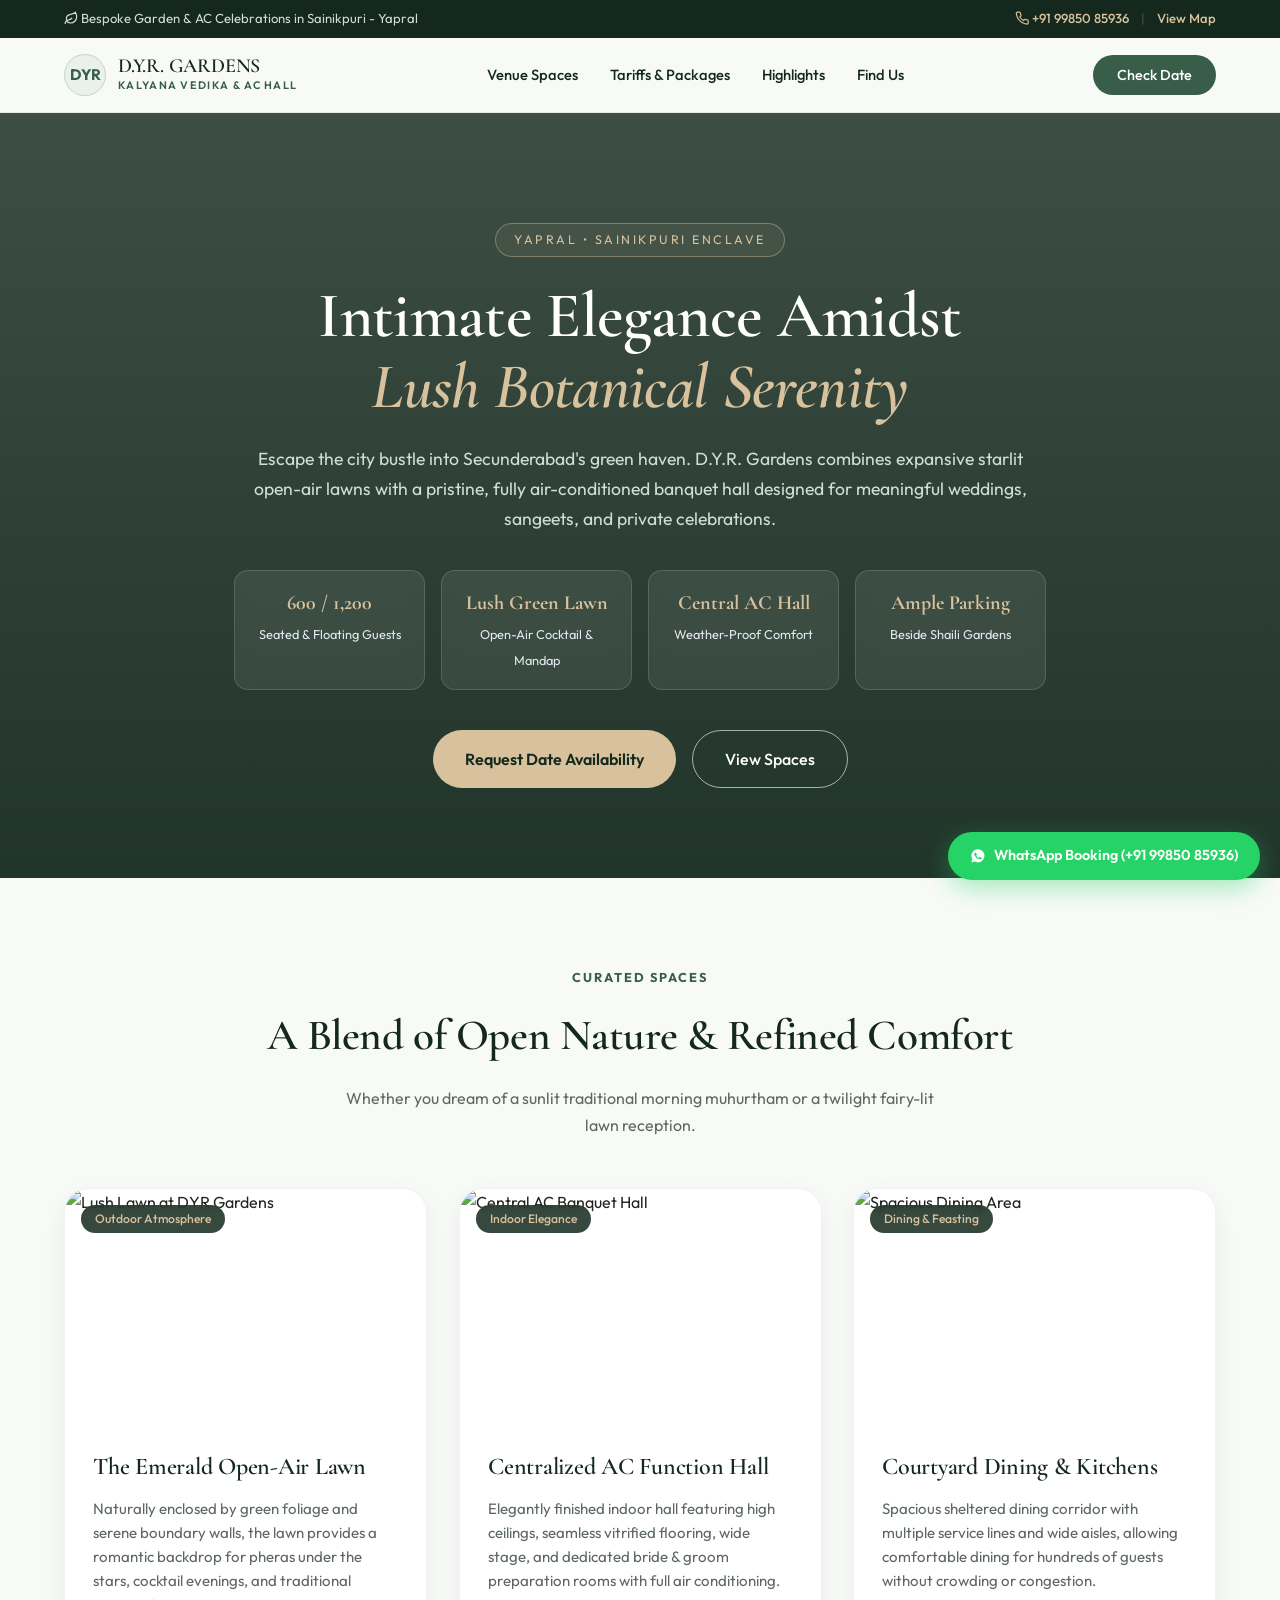
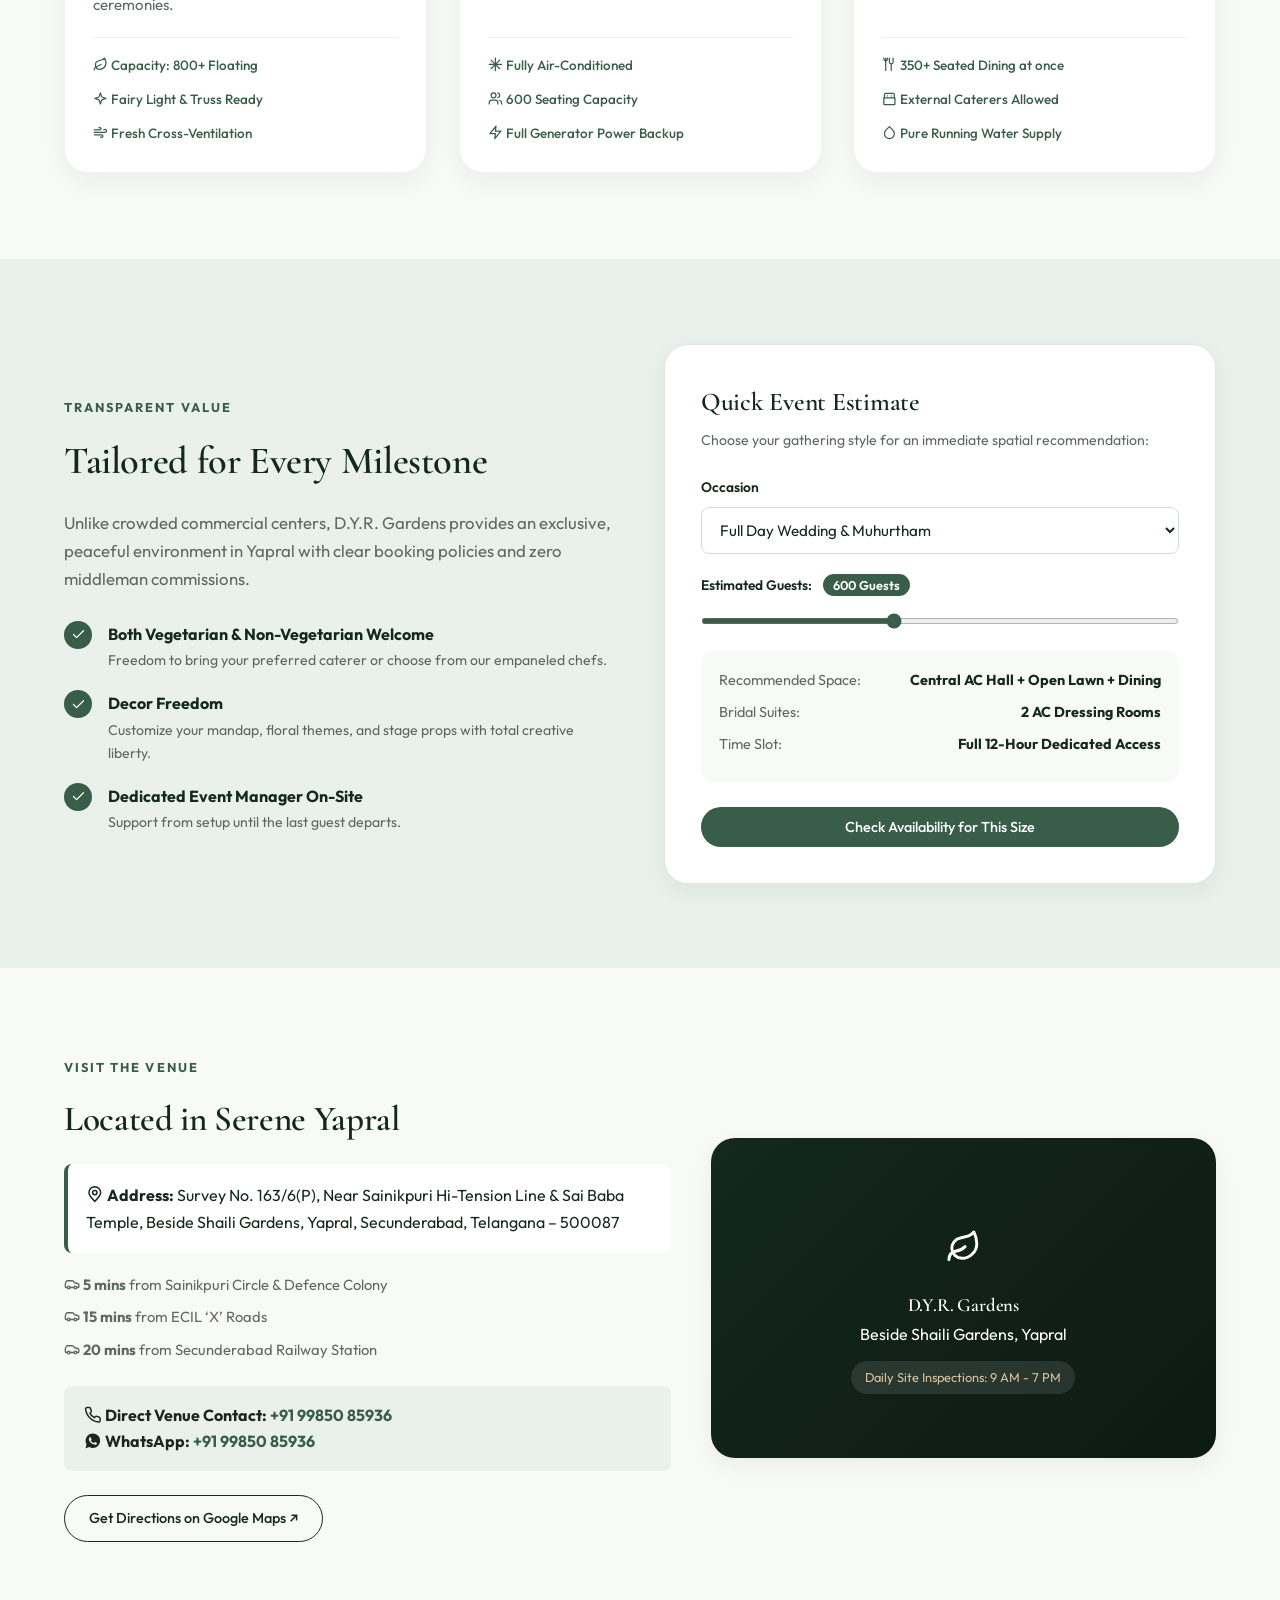
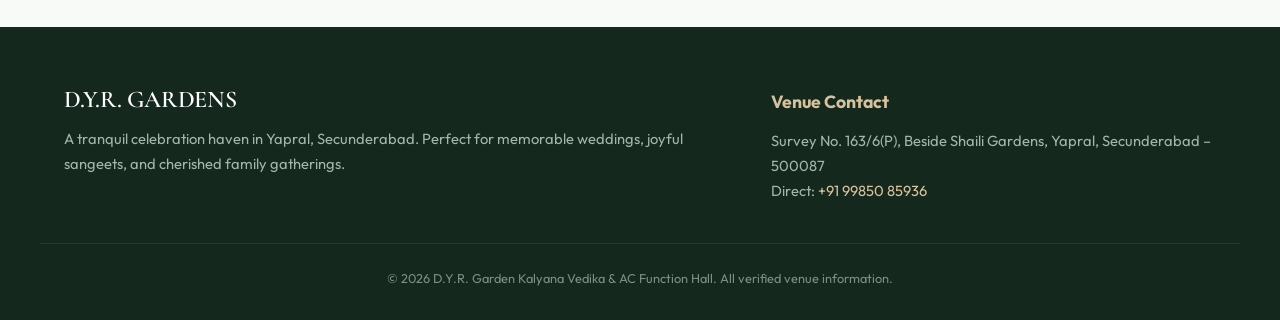
==== commit 3a15fc16: "Enhance: Add smooth scroll-reveal transitions, modal animations, and tactile feedback" ====
--- a/dyr-gardens/index.html
+++ b/dyr-gardens/index.html
@@ -84,7 +84,7 @@
   <!-- Experiences / Spaces Section -->
   <section id="experiences" class="section spaces-section">
     <div class="container">
-      <div class="section-title-wrap text-center">
+      <div class="section-title-wrap text-center reveal">
         <span class="sub-heading">CURATED SPACES</span>
         <h2>A Blend of Open Nature & Refined Comfort</h2>
         <p>Whether you dream of a sunlit traditional morning muhurtham or a twilight fairy-lit lawn reception.</p>
@@ -92,7 +92,7 @@
 
       <div class="spaces-showcase">
         <!-- Card 1 -->
-        <div class="space-showcase-card">
+        <div class="space-showcase-card reveal">
           <div class="card-media">
             <img src="https://images.unsplash.com/photo-1465495976277-4387d4b0b4c6?auto=format&fit=crop&w=1000&q=80" alt="Lush Lawn at DYR Gardens" loading="lazy">
             <span class="pill-category">Outdoor Atmosphere</span>
@@ -109,7 +109,7 @@
         </div>
 
         <!-- Card 2 -->
-        <div class="space-showcase-card">
+        <div class="space-showcase-card reveal">
           <div class="card-media">
             <img src="https://images.unsplash.com/photo-1520854221256-17451cc331bf?auto=format&fit=crop&w=1000&q=80" alt="Central AC Banquet Hall" loading="lazy">
             <span class="pill-category">Indoor Elegance</span>
@@ -126,7 +126,7 @@
         </div>
 
         <!-- Card 3 -->
-        <div class="space-showcase-card">
+        <div class="space-showcase-card reveal">
           <div class="card-media">
             <img src="https://images.unsplash.com/photo-1555396273-367ea4eb4db5?auto=format&fit=crop&w=1000&q=80" alt="Spacious Dining Area" loading="lazy">
             <span class="pill-category">Dining & Feasting</span>
@@ -148,7 +148,7 @@
   <!-- Interactive Package Calculator -->
   <section id="pricing" class="section package-section">
     <div class="container">
-      <div class="package-layout">
+      <div class="package-layout reveal">
         <div class="package-text">
           <span class="sub-heading">TRANSPARENT VALUE</span>
           <h2>Tailored for Every Milestone</h2>
@@ -222,7 +222,7 @@
   <!-- Location & Contact -->
   <section id="location" class="section location-section">
     <div class="container">
-      <div class="location-grid">
+      <div class="location-grid reveal">
         <div class="location-info-panel">
           <span class="sub-heading">VISIT THE VENUE</span>
           <h2>Located in Serene Yapral</h2>
--- a/dyr-gardens/style.css
+++ b/dyr-gardens/style.css
@@ -885,3 +885,81 @@
   height: 2.2rem;
   vertical-align: middle;
 }
+
+/* ==========================================================================
+   Smooth Transitions & Motion System (Performance-Optimized Compositor Only)
+   ========================================================================== */
+
+/* Respect User Reduced Motion */
+@media (prefers-reduced-motion: reduce) {
+  *, *::before, *::after {
+    animation-duration: 0.01ms !important;
+    animation-iteration-count: 1 !important;
+    transition-duration: 0.01ms !important;
+    scroll-behavior: auto !important;
+  }
+}
+
+/* Scroll Reveal States */
+.reveal {
+  opacity: 0;
+  transform: translateY(26px);
+  transition: opacity 0.75s cubic-bezier(0.16, 1, 0.3, 1), transform 0.75s cubic-bezier(0.16, 1, 0.3, 1);
+  will-change: opacity, transform;
+}
+
+.reveal.revealed {
+  opacity: 1;
+  transform: translateY(0);
+}
+
+.reveal-delay-1 { transition-delay: 0.12s; }
+.reveal-delay-2 { transition-delay: 0.24s; }
+.reveal-delay-3 { transition-delay: 0.36s; }
+
+/* Dialog Animation with Starting Style */
+dialog:modal {
+  opacity: 0;
+  transform: scale(0.95) translateY(14px);
+  transition: opacity 0.3s cubic-bezier(0.16, 1, 0.3, 1), transform 0.35s cubic-bezier(0.16, 1, 0.3, 1);
+}
+
+dialog[open]:modal {
+  opacity: 1;
+  transform: scale(1) translateY(0);
+}
+
+@starting-style {
+  dialog[open]:modal {
+    opacity: 0;
+    transform: scale(0.95) translateY(14px);
+  }
+}
+
+dialog::backdrop {
+  opacity: 0;
+  transition: opacity 0.3s ease;
+}
+
+dialog[open]::backdrop {
+  opacity: 1;
+}
+
+@starting-style {
+  dialog[open]::backdrop {
+    opacity: 0;
+  }
+}
+
+/* Button & Card Micro-Interactions */
+.btn:active {
+  transform: scale(0.97) translateY(0) !important;
+}
+
+.stat-card, .spec-pill, .fact-box {
+  transition: transform 0.3s cubic-bezier(0.16, 1, 0.3, 1), border-color 0.3s ease;
+}
+
+.stat-card:hover, .spec-pill:hover, .fact-box:hover {
+  transform: translateY(-4px);
+}
